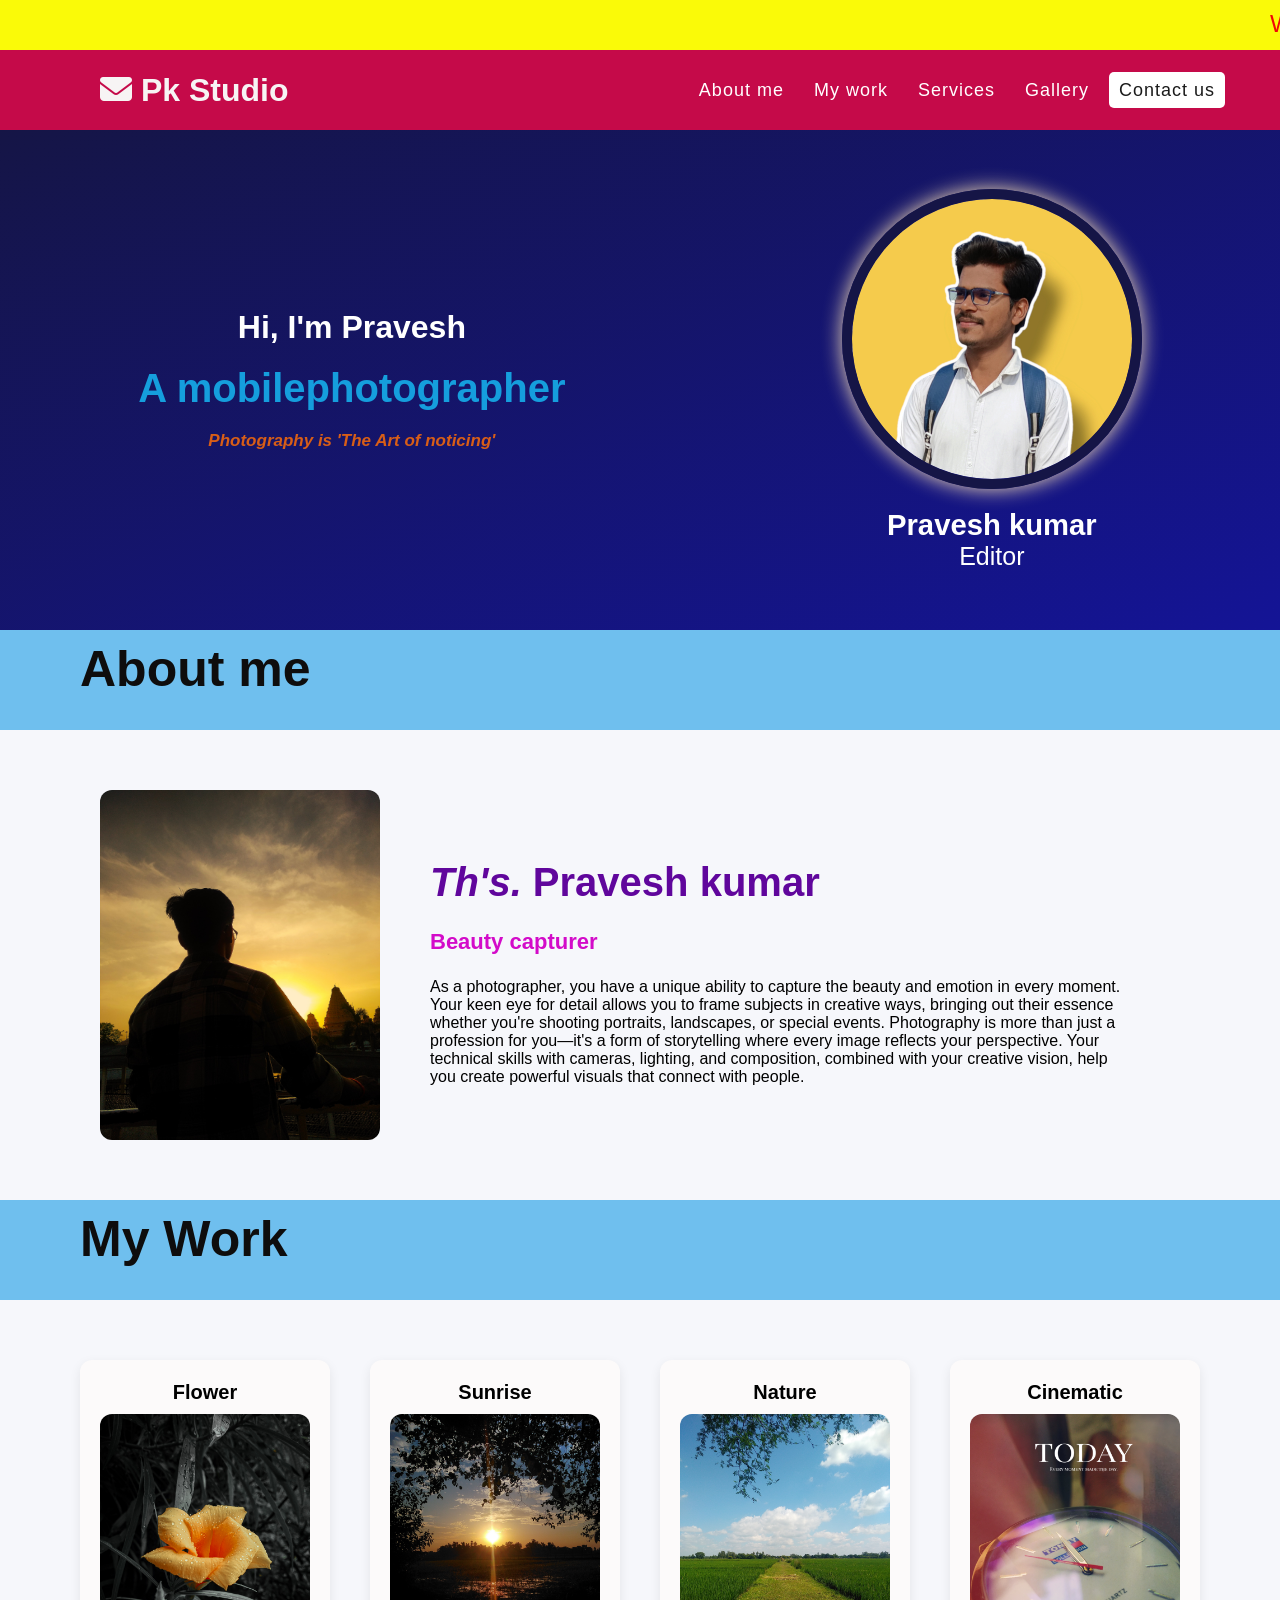
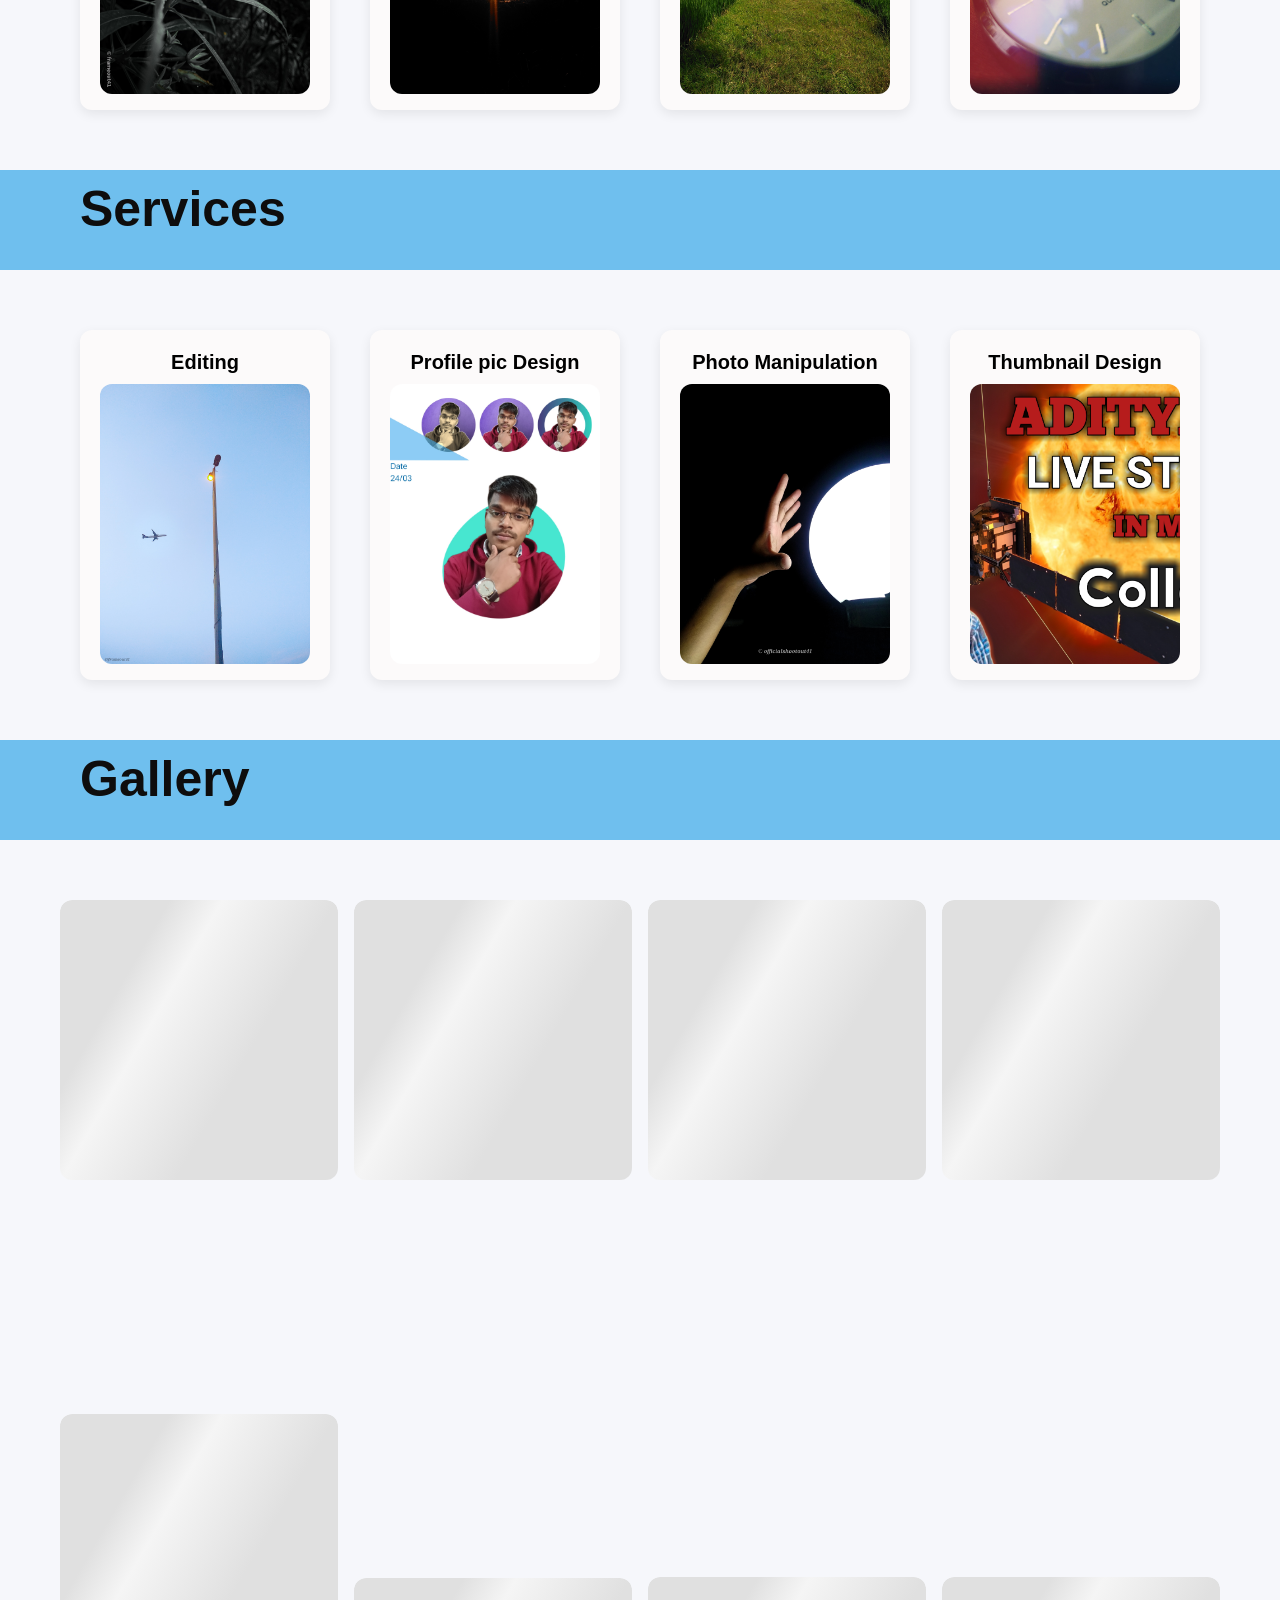
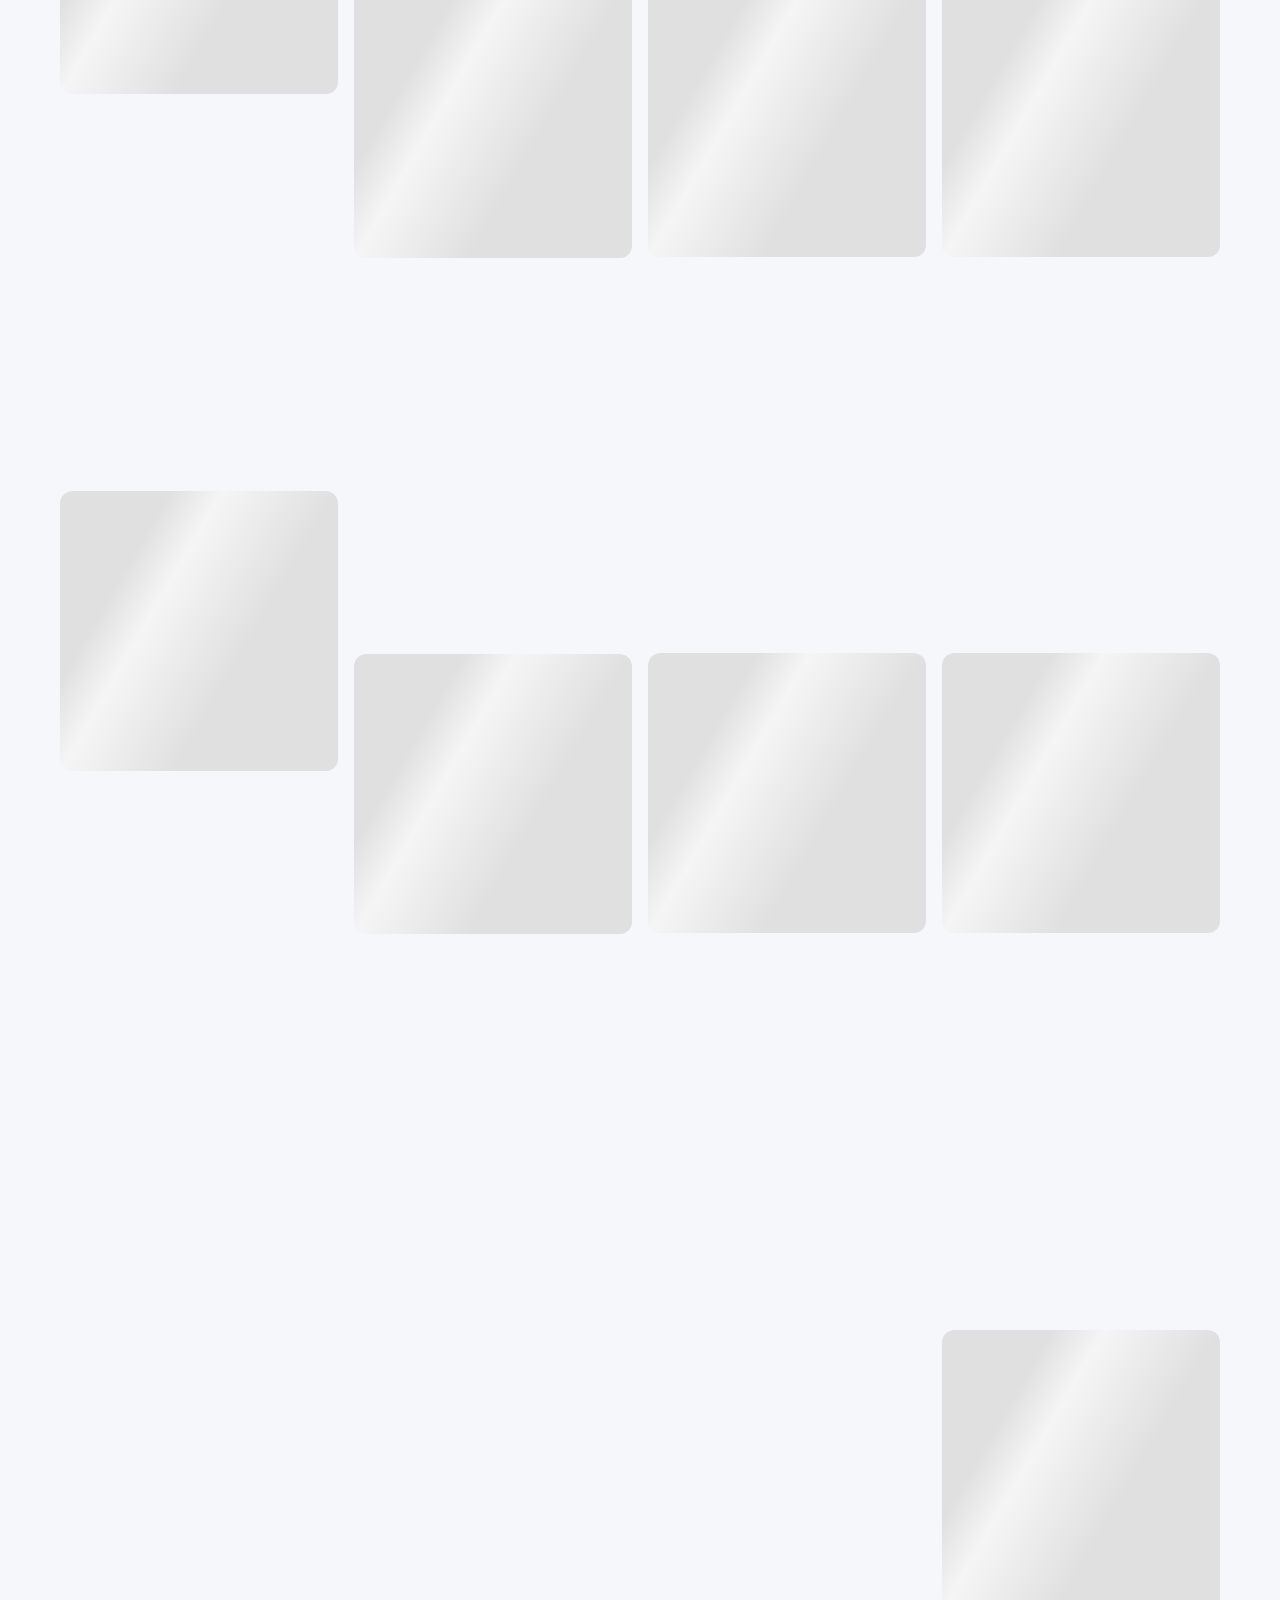
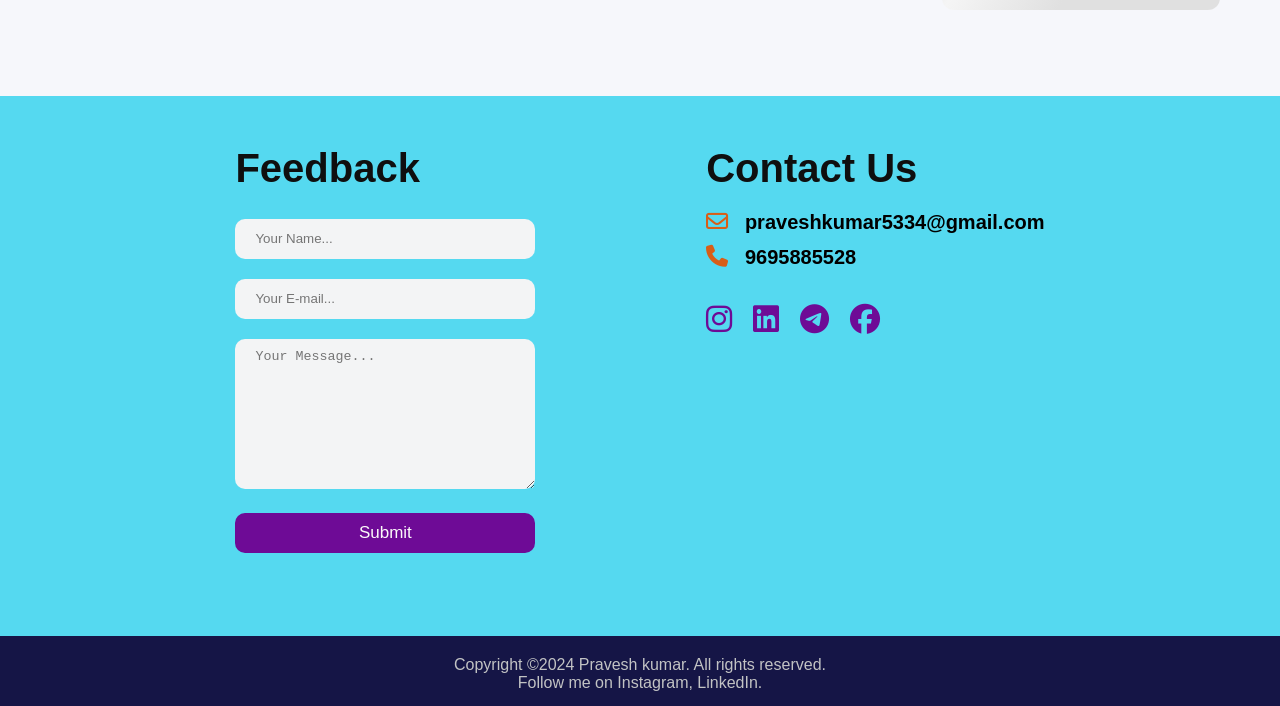
==== index.html @ cceb401a "add project" ====
<!DOCTYPE html>
<html lang="en">

<head>
  <meta charset="UTF-8">
  <meta name="viewport" content="width=device-width, initial-scale=1.0">
  <!-- <meta name="description" content="Pravesh Kumar's photography portfolio — mobile photography, editing, and design services."> -->
  <title>Pravesh Kumar | Photography Portfolio</title>

  <!-- External CSS -->
  <link rel="stylesheet" href="style.css">

  <!-- FontAwesome Icons -->
  <link rel="stylesheet" href="https://cdnjs.cloudflare.com/ajax/libs/font-awesome/6.6.0/css/all.min.css"
    integrity="sha512-Kc323vGBEqzTmouAECnVceyQqyqdsSiqLQISBL29aUW4U/M7pSPA/gEUZQqv1cwx4OnYxTxve5UMg5GT6L4JJg=="
    crossorigin="anonymous" referrerpolicy="no-referrer" />


  <link rel="stylesheet" href="https://cdnjs.cloudflare.com/ajax/libs/aos/2.3.4/aos.css" />


</head>

<body>

  <!-- 192.168.100.162 
       192.168.100.27
       192.168.100.27-->

  <header>
    <div class="welcome">
      <span>Welcome to my page...</span>
    </div>
    <!-- Navbar -->
    <nav>
      <div class="logo"> <i class="fa-solid fa-envelope" id="logoicon"></i> Pk Studio</div>
      <input type="checkbox" id="click">
      <label for="click" class="menu-btn">
        <i class="fas fa-bars"></i>
      </label>
      <ul>
        <li><a href="#aboutme">About me</a></li>
        <li><a href="#MyWork">My work</a></li>
        <li><a href="#service">Services</a></li>
        <li><a href="#Gallery">Gallery</a></li>
        <li><a href="#contact-section" class="active">Contact us</a></li>
      </ul>
    </nav>

    <!-- Hero Section -->

    <div class="hero">

      <div class="left">
        <h1>Hi, I'm Pravesh</h1>
        <h2>A mobilephotographer</h2>
        <i>Photography is 'The Art of noticing'</i>
      </div>

      <div class="right">
        <div class="right-img">
          <img src="images2/pk.png" loading="lazy" alt="Pravesh Kumar Profile Picture">
        </div>
        <div class="name">
          <h3>Pravesh kumar</h3>
          Editor
        </div>

      </div>

      <section class="container">
        <div class="slider-wrapper">
          <div class="slider" id="slider">
            <img class="move" src="images2/csunset.jpg" alt="">
            <img class="move" src="images2/orian.jpg" alt="">
            <img class="move" src="images2/sky.jpg" alt="">

            <img class="move" src="images2/sky.jpg" alt="">
          </div>
        </div>
      </section>

    </div>
  </header>

  <main>
    <!-- About Section -->
    <p class="heading">About me </p>
    <section id="aboutme">

      <div class="about-img">
        <img src="images2/back.jpg" alt="Photography background" loading="lazy" data-aos="fade-right">
      </div>
      <!-- <img src="images2/back.jpg" alt="Photography background" width="300px" id="about_img" loading="lazy"
        data-aos="fade-right">  -->

      <div class="smallBox" data-aos="fade-left">
        <h2 id="about_head"> <i>Th's.</i> Pravesh kumar</h2>
        <b>Beauty capturer </b> <br>
        As a photographer, you have a unique ability to capture the beauty and emotion in every moment. Your keen eye
        for detail allows you to frame subjects in creative ways, bringing out their essence whether you're shooting
        portraits, landscapes, or special events. Photography is more than just a profession for you—it's a form of
        storytelling where every image reflects your perspective. Your technical skills with cameras, lighting, and
        composition, combined with your creative vision, help you create powerful visuals that connect with people.
      </div>
    </section>

    <!-- My Work Section -->
    <section id="MyWork">
      <p class="heading">My Work</p>
      <div id="box">

        <div class="box-content" data-aos="zoom-in-up">
          <h4>Flower</h4>
          <div class="box-img">
            <img src="images2/kaner.jpg" alt="Flower Photography" loading="lazy">
          </div>
        </div>

        <div class="box-content" data-aos="zoom-in-up">
          <h4>Sunrise</h4>
          <div class="box-img">
            <img src="images2/morningsun.jpg" alt="Sunrise Photography" loading="lazy">
          </div>
        </div>

        <div class="box-content" data-aos="zoom-in-up">
          <h4>Nature</h4>
          <div class="box-img">
            <img src="images2/greenroad.jpg" alt="Nature Photography" loading="lazy">
          </div>
        </div>

        <div class="box-content" data-aos="zoom-in-up">
          <h4>Cinematic</h4>
          <div class="box-img">
            <img src="images2/watch.jpg" alt="Cinematic Photography" loading="lazy">
          </div>
        </div>

      </div>
    </section>

    <!-- Services Section -->
    <section id="service">
      <p class="heading">Services</p>

      <div id="box">
        <div class="box-content" data-aos="slide-right">
          <h4>Editing</h4>
          <div class="box-img">
            <img src="images2/sky.jpg" alt="Photo Editing" loading="lazy">
          </div>
          <!-- <p>See more</p> -->
        </div>

        <div class="box-content" data-aos="slide-right">
          <h4>Profile pic Design</h4>
          <div class="box-img">
            <img src="images2/propic.jpg" alt="Profile Picture Design" loading="lazy">
          </div>
          <!-- <p>See more</p> -->
        </div>

        <div class="box-content" data-aos="slide-left">
          <h4>Photo Manipulation</h4>
          <div class="box-img"><img src="images2/hand.jpg" alt="Photo Manipulation" loading="lazy">
          </div>
          <!-- <p>See more</p> -->
        </div>

        <div class="box-content" data-aos="slide-left">
          <h4>Thumbnail Design</h4>
          <div class="box-img">
            <img src="images2/thumbnail.jpg" width="200px" alt="Thumbnail Design" loading="lazy"> <br> <br>
            <img src="images2/thumbnail.jpg" width="200px" alt="Thumbnail Design" loading="lazy">
            <!-- <p>See more</p> -->
          </div>
        </div>

      </div>
    </section>

    <!-- Gallery Section -->
    <section id="Gallery">
      <p class="heading">Gallery</p>
      <div id="photos">
        <div class="card">
          <div class="loader"></div>
          <img src="images2/orian.jpg" alt="Gallery Image" loading="lazy" data-aos="flip-down">

        </div>
        <div class="card">
          <div class="loader"></div>
          <img src="images2/over.jpg" alt="Gallery Image" loading="lazy" data-aos="fade-right">

        </div>
        <div class="card">
          <div class="loader"></div>
          <img src="images2/redflower.jpg" alt="Gallery Image" loading="lazy" data-aos="fade-righ">

        </div>
        <div class="card">
          <div class="loader"></div>
          <img src="images2/ganga.jpg" alt="Gallery Image" loading="lazy" data-aos="fade-righ">

        </div>
        <div class="card">
          <div class="loader"></div>
          <img src="images2/riseflower.jpg" alt="Gallery Image" loading="lazy" data-aos="fade-righ">

        </div>
        <div class="card">
          <div class="loader"></div>
          <img src="images2/indiag.jpg" alt="Gallery Image" loading="lazy" data-aos="fade-righ">

        </div>
        <div class="card">
          <div class="loader"></div>
          <img src="images2/masroom.jpg" alt="Gallery Image" loading="lazy" data-aos="flip-down">

        </div>
        <div class="card">
          <div class="loader"></div>
          <img src="images2/light.jpg" alt="Gallery Image" loading="lazy" data-aos="fade-left">

        </div>
        <div class="card">
          <div class="loader"></div>
          <img src="images2/csunset.jpg" alt="Gallery Image" loading="lazy" data-aos="fade-left">

        </div>
        <div class="card">
          <div class="loader"></div>
          <img src="images2/lightp.jpg" alt="Gallery Image" loading="lazy" data-aos="fade-left">

        </div>
        <div class="card">
          <div class="loader"></div>
          <img src="images2/kaner.jpg" alt="Gallery Image" loading="lazy" data-aos="fade-left">

        </div>
        <div class="card">
          <div class="loader"></div>
          <img src="images2/pk.jpg" alt="Gallery Image" loading="lazy" data-aos="fade-left">

        </div>
        <div class="card">
          <div class="loader"></div>
          <img src="images copy/crausel.jpg" id="crausel" loading="lazy">

        </div>


        <!-- <img src="images2/orian.jpg" alt="Gallery Image" loading="lazy" data-aos="flip-down">
        <img src="images2/over.jpg" alt="Gallery Image" loading="lazy" data-aos="fade-right">
        <img src="images2/redflower.jpg" alt="Gallery Image" loading="lazy" data-aos="fade-righ">
        <img src="images2/ganga.jpg" alt="Gallery Image" loading="lazy" data-aos="fade-righ">
        <img src="images2/riseflower.jpg" alt="Gallery Image" loading="lazy" data-aos="fade-righ">
        <img src="images2/indiag.jpg" alt="Gallery Image" loading="lazy" data-aos="fade-righ">
        <img src="images2/masroom.jpg" alt="Gallery Image" loading="lazy" data-aos="flip-down">
        <img src="images2/light.jpg" alt="Gallery Image" loading="lazy" data-aos="fade-left">
        <img src="images2/csunset.jpg" alt="Gallery Image" loading="lazy" data-aos="fade-left">
        <img src="images2/lightp.jpg" alt="Gallery Image" loading="lazy" data-aos="fade-left">
        <img src="images2/kaner.jpg" alt="Gallery Image" loading="lazy" data-aos="fade-left">
        <img src="images2/pk.jpg" alt="Gallery Image" loading="lazy" data-aos="fade-left">
        <img src="images copy/crausel.jpg" id="crausel" loading="lazy">
      </div> -->
    </section>
  </main>

  <!-- Footer -->
  <footer>
    <section id="contact-section">

      <div id="form_box" data-aos="fade-left">
        <b class="Contact_head">Feedback</b>
        <br><br>

        <form id="feedbackForm" action="https://formsubmit.co/praveshkumar5334@gmail.com" method="POST">
          <!-- Name -->
          <input type="text" name="name" placeholder="Your Name..." required><br>

          <!-- Email -->
          <input type="email" name="email" placeholder="Your E-mail..." required><br>

          <!-- Message -->
          <textarea name="message" placeholder="Your Message..." required></textarea><br>

          <!-- Hidden Settings -->
          <input type="hidden" name="_captcha" value="false">

          <!-- Submit Button -->
          <button type="submit">Submit</button>
        </form>
      </div>

      <div id="popup">
        <p>✅ Thank you! Your feedback has been sent.</p>
        <button onclick="closePopup()">Close</button>
      </div>


      <div id="info_box" data-aos="fade-right">

        <b class="Contact_head">Contact Us</b>
        <br> <br>
        <h4><i class="fa-regular fa-envelope" id="icont"></i> &nbsp; praveshkumar5334@gmail.com</h4>
        <h4><i class="fa-solid fa-phone" id="icont"></i> &nbsp; 9695885528 </h4>

        <div id="icons">
          <!-- Instagram -->
          <a href="https://www.instagram.com/yourprofile" target="_blank">
            <i class="fa-brands fa-instagram" id="icon"></i>
          </a> &nbsp;
          <!-- LinkedIn -->
          <a href="https://www.linkedin.com/in/yourprofile" target="_blank">
            <i class="fa-brands fa-linkedin" id="icon"></i>
          </a> &nbsp;
          <!-- Telegram -->
          <a href="https://t.me/yourusername" target="_blank">
            <i class="fa-brands fa-telegram" id="icon"></i>
          </a> &nbsp;

          <!-- Facebook -->
          <a href="https://www.facebook.com/yourprofile" target="_blank">
            <i class="fa-brands fa-facebook" id="icon"></i>
          </a> &nbsp;

        </div>
      </div>

    </section>
    <section id="bottom">
      <p> Copyright &copy;2024 Pravesh kumar. All rights reserved. <br>
        Follow me on Instagram, LinkedIn.
      </p>
    </section>

  </footer>

  <!-- AOS JS -->
  <script src="https://cdnjs.cloudflare.com/ajax/libs/aos/2.3.4/aos.js"></script>
  <script>

    // background cover images

    const slider = document.getElementById("slider");
    const slides = slider.querySelectorAll("img");
    let index = 0;

    setInterval(() => {
      index++;
      if (index >= slides.length) {
        index = 0;
      }
      slider.scrollTo({
        left: slider.clientWidth * index,
        behavior: "smooth"
      });
    }, 3000); // 5000 ms = 5 seconds


    AOS.init({
      duration: 1200, // animation speed
      once: false     // repeat on every scroll
    });

    // popup message 
    const form = document.getElementById("feedbackForm");
    const popup = document.getElementById("popup");

    form.addEventListener("submit", function (event) {
      event.preventDefault(); // Stop normal submit

      fetch(form.action, {
        method: "POST",
        body: new FormData(form)
      }).then(response => {
        if (response.ok) {
          form.reset(); // Clear form
          popup.style.display = "block"; // Show popup
        } else {
          alert("❌ Something went wrong. Please try again.");
        }
      }).catch(error => {
        alert("⚠️ Error: " + error);
      });
    });

    function closePopup() {
      popup.style.display = "none";
    }


    document.querySelectorAll(".card img").forEach(img => {
      img.addEventListener("load", () => {
        img.previousElementSibling.style.display = "none";
        img.style.opacity = "1";
      });
    });
  </script>


</body>

</html>
---- style.css ----
* {
    padding: 0;
    margin: 0;
    box-sizing: border-box;
}

:root {
    --color-bg: #f6f7fb;
    --card:#ffffff;

}

html,
body {
    background-color: var(--color-bg);
    font-family: Arial, Helvetica, sans-serif;
    max-width: 100%;
    overflow-x: hidden;
    /* background: linear-gradient(to right, lightblue, white, darkblue, ); */

}

.welcome {
    height: 50px;
    font-size: 24px;
    background-color: rgb(250, 250, 8);
    color: #f10606;
    overflow: hidden;
    white-space: nowrap;
    padding: 10px;
}

.welcome span {
    display: inline-block;
    padding-left: 100%;
    animation: moveLeft 12s linear infinite;
}

@keyframes moveLeft {
    from {
        transform: translateX(0);
    }

    to {
        transform: translateX(-100%);
    }
}

/* -----navbar Section -------------------------------------- */
nav {
    height: 80px;
    background-color: rgb(197, 10, 73);
    display: flex;
    align-items: center;
    justify-content: space-between;
    padding: 0px 50px 0px 100px;
    position: sticky;
    top: 0;
    backdrop-filter: blur(45px);

}

nav .logo,
#logoicon {
    font-size: 32px;
    color: #f7f4f4;
    font-weight: 600;
}

nav ul {
    display: flex;
    list-style: none;
}

nav ul li {
    margin: 0 5px;

}

nav ul li a {
    color: #fff;
    text-decoration: none;
    font-size: 18px;
    font-weight: 400;
    letter-spacing: 1px;
    padding: 8px 10px;
    border-radius: 5px;
    transition: all 0.3s ease;
}

nav ul li a:hover,
nav ul li a.active {
    color: #1b1b1b;
    background-color: #fff;
}

nav .menu-btn i {
    color: #fff;
    font-size: 22px;
    cursor: pointer;
    display: none;
}

#click {
    display: none;
}


@media (max-width: 940px) {
    nav .menu-btn i {
        display: block;
    }

    #click:checked~.menu-btn i::before {
        content: "\f00d";
    }

    nav ul {
        position: fixed;
        top: 100px;
        /* left: -100%; */
        right: -100%;
        background: #1b1b1b;
        height: 100%;
        width: 100%;
        display: block;
        text-align: center;
        transition: all 0.3s ease;
        border-radius: 5px;
        opacity: 98%;
        z-index: +99;
    }

    #click:checked~ul {
        /* left: 0; */
        right: 0;
    }

    nav ul li {
        margin: 40px 0;
    }

    nav ul li a {
        font-size: 20px;
        display: block;
    }

    nav ul li a:hover,
    nav ul li a.active {
        color: cyan;
        background: none;
    }
}

/* -----Hero Section -------------------------------------- */

.hero {
    height: 500px;
    /* background-color: rgb(21, 21, 70); */
    background: linear-gradient(to bottom right, rgb(21, 21, 70), rgb(20, 20, 150));
    color: white;
    display: flex;
    justify-content: space-around;
    align-items: center;
    /* background: linear-gradient(to right, lightblue, white, pink, darkblue); */
    /* background: url("images2/csunset.jpg") no-repeat center / cover; */

}

.left {
    text-align: center;
    transform: translateY(100px);
    animation: slide-up 1.5s ease-out forwards;
    /* background-color: #fff; */
}

h2 {
    font-size: 40px;
    color: #159edd;
    margin: 20px 0px 20px 0px;
}

.right {
    text-align: center;
    transform: translateY(100px);
    animation: slide-up 1s ease forwards;
}

.right-img {
    height: 300px;
    width: 300px;
    border-radius: 50%;
    overflow: hidden;
    border: 10px solid rgb(21, 21, 70);
    box-shadow: 0 0 20px wheat;
}

.right-img img {
    width: 100%;
    height: 100%;
    object-fit: cover;
}

.name {
    padding-top: 20px;
    font-size: 25px;
}

@keyframes slide-up {
    from {
        opacity: 0;
        transform: translateY(100px);
        /*neeche se */
    }

    to {
        opacity: 1;
        transform: translateY(0);
        /*apni jagah */
    }
}

.heading {
    font-size: 50px;
    color: rgb(14, 13, 13);
    background-color: #6fbfee;
    padding-left: 80px;
    padding-top: 10px;
    height: 100px;
    font-weight: bold;
}

/* -----About Section -------------------------------------- */
#about_head {
    font-size: 40px;
    color: #60069c;
    margin: 20px 0px 20px 0px;
}

#about_head i {
    font-size: 1em;
    color: #60069c;

}

b {
    font-size: 22px;
    color: #d30bc9;
}

i {
    color: rgb(216, 94, 23);
    font-size: 17px;
    font-weight: bold;
}

#aboutme {
    display: flex;
    /* padding: 10px; */
    justify-content: center;
    /* margin: 30px 30px 30px 70px; */
    margin: 60px;
}

.about-img {
    height: 350px;
    width: 280px;
    border-radius: 12px;
    overflow: hidden;
    background-color: #6e0b96;
}

.about-img img {
    width: 100%;
    height: 100%;
    /* object-fit: cover; */
}


.smallBox {
    width: 700px;
    margin: 50px;
    display: grid;
    justify-content: center;
}

h4 {
    padding-bottom: 10px;
    font-size: 20px;
}

/* ----- My-Work-Section -------------------------------------- */

#box {
    display: flex;
    justify-content: space-around;
    margin: 60px;
    transform: translateY(20px);
    animation: slide-up 1.5s ease-out forwards;
}

.box-content {
    background-color: #fcfafa;
    padding: 20px;
    height: 350px;
    width: 250px;
    text-align: center;
    /* box-shadow: 0px 0px 1px 0px; */
    box-shadow: 0 4px 12px rgba(0, 0, 0, 0.08);
    border-radius: 12px;
}

h4 {
    padding-top: 1px;
    /* color: #20e406; */
}

.box-content .box-img {
    /* position: relative; */
    background-color: #e7a2a2;
    height: 280px;
    border-radius: 12px;
    overflow: hidden;
}

.box-content .box-img img {
    width: 100%;
    height: 100%;
    object-fit: cover;
    transition: transform 0.3s;
}

img:hover {
    transform: scale(1.05);
}

.box-content p {
    color: #2162A1;
}

.box-content:hover {
    border: none;
    box-shadow: 0 0 10px #6e0b96;
}

/* ----- Gallary-Section -------------------------------------- */


#photos {
    margin: 60px;
    column-width: 250px;
    column-count: 4;
    column-gap: 16px;
    /* background-color: #c51515; */
}

/* 🔹 Card */
.card {
    position: relative;
    margin-bottom: 16px;
    break-inside: avoid;
    border-radius: 12px;
    overflow: hidden;
    /* background: #ddd; */
}

/* 🔹 Skeleton loader */
.loader {
    width: 100%;
    height: 280px;
    border-radius: 12px;
    background: linear-gradient(120deg,
            #e0e0e0 25%,
            #f5f5f5 37%,
            #e0e0e0 63%);
    animation: shimmer 1.4s infinite;

}

@keyframes shimmer {
    0% {
        background-position: -400px 0;
    }

    100% {
        background-position: 400px 0;
    }
}

/* 🔹 Image */
.card img {
    width: 100%;
    display: block;
    opacity: 0;
    transition: opacity 0.4s ease;
    margin-top: 10px;
    border-radius: 12px;

}

/* #photos img {
    width: 100%;
    margin-top: 10px;
    border-radius: 12px;
} */

#photos img:hover {
    transform: scale(1.05);
}

/* ----- Contact-Section -------------------------------------- */
#contact-section {
    height: 540px;
    background-color: rgb(85, 217, 240);
    display: flex;
    justify-content: space-around;
    padding: 50px 150px 50px 150px;
}

.Contact_head {
    /* text-decoration: underline; */
    color: #0f0f0f;
    font-weight: bold;
    font-size: 40px;
}

input {
    height: 40px;
    width: 300px;
    margin-top: 10px;
    margin-bottom: 10px;
    border: none;
    border-radius: 10px;
    padding-left: 20px;
    background-color: #f3f4f5;
}

textarea {
    height: 150px;
    width: 300px;
    margin-top: 10px;
    margin-bottom: 10px;
    border: none;
    border-radius: 10px;
    padding-left: 20px;
    padding-top: 10px;
    background-color: #f3f4f5;
}

button {
    height: 40px;
    width: 300px;
    margin-top: 10px;
    border-radius: 10px;
    background-color: #6e0b96;
    border: none;
    color: #fcfafa;
    font-size: 17px;
}

#bottom {
    height: 70px;
    text-align: center;
    background-color: rgb(21, 21, 70);
    color: #c2c3c4;
    padding-top: 20px;
}

button:hover {
    background-color: #500775;
    cursor: pointer;
}

#popup {
    display: none;
    position: fixed;
    top: 50%;
    left: 50%;
    transform: translate(-50%, -50%);
    background: #fff;
    padding: 20px;
    border-radius: 10px;
    box-shadow: 0 0 15px rgba(0, 0, 0, 0.3);
    text-align: center;
    z-index: 1000;
}

input:focus,
textarea:focus {
    outline: none;
    box-shadow: 0 0 10px #6e0b96;
}

#icont {
    font-size: 22px;
}

#icons {
    padding-top: 25px;
    font-size: 25px;
}

#icons a {
    text-decoration: none;
}

#icon {
    font-size: 30px;
    color: #6e0b96;
}

#icon:hover {
    color: #2c1b35;
}

.container {
    display: none;
}

/* /////////////////- Media -///////////////////////////// */
@media (max-width: 600px) {

    .welcome {
        /* display: none; */
        /* padding-top: 7px; */
        height: 30px;
        font-size: 15px;
    }

    nav .logo,
    #logoicon {
        font-size: 27px;
    }

    nav {
        height: 50px;
        padding: 0px 30px 0px 20px;

    }

    .hero {
        flex-direction: column-reverse;
        height: 700px;
    }

    .container {
        display: contents;
    }

    .slider-wrapper {
        /* position: relative; */
        max-width: 460px;
        margin: 0 auto;
        overflow: hidden;

        /* important */
    }

    .slider {
        display: flex;
        aspect-ratio: 16/9;
        overflow-x: hidden;
        scroll-snap-type: x mandatory;
        scroll-behavior: smooth;
        margin-bottom: 220px;
    }

    .slider img {
        flex: 1 0 100%;
        scroll-snap-align: start;
        object-fit: cover;
        border-radius: 0;
        filter: grayscale(100%);

    }

    .slider img:hover {
        transform: none;
    }

    .name {
        display: none;
    }

    .left {
        margin-bottom: 140px;
        position: relative;

    }

    .right {
        margin-top: 0px;
        position: absolute;
        top: 240px;
        z-index: 1;
    }

    .right-img {
        width: 200px;
        height: 200px;
        /* border: thick blue rgb(248, 243, 243); */
        box-shadow: none;
    }

    h1 {
        font-size: 30px;
    }

    h2 {
        font-size: 33px;
        color: #159edd;
        margin: 25px 0px 20px 0px;
    }

    i {
        font-size: 15px;
    }

    #about_head {
        font-size: 30px;
    }

    .heading {
        font-size: 27px;
        height: 60px;
        padding-top: 14px;
        padding-left: 40px;
    }

    #aboutme {
        display: flex;
        flex-direction: column;
        align-items: center;
        margin: 40px;
    }

    .about-img {
        height: 320px;
        width: 240px;
        /* background-color: #159edd; */
    }

    .smallBox {
        margin: 0;
        width: 100%;
        /* align-items: center; */
        text-align: center;
    }

    b {
        font-size: 18px;
    }

    #box {
        margin: 50px 15px 50px 15px;
        padding: 0px;
        display: grid;
        grid-template-columns: repeat(auto-fit, minmax(150px, 2fr));
        gap: 10px;
        text-align: center;
    }

    .box-content {
        height: 300px;
        width: 200px;
        padding: 20px 10px 10px 10px;
    }

    .box-content .box-img {
        height: 240px;
        object-fit: cover;
        transition: transform 0.3s;
    }

    .box-content .box-img img {
        /* width: 100%; */
        /* height: 100%; */
        /* object-fit: cover; */
        transition: transform 0.3s;
    }

    #photos {
        margin: 50px 15px 50px 15px;

        column-width: 150px;
        column-count: 2;
    }

    #contact-section {
        height: 800px;
        display: block;
        padding: 50px;
        margin: 0;
        text-align: center;
    }

    #form_box {
        padding: 0px;
        margin: 0px;
    }

    #info_box {
        margin-top: 100px;
        /* margin: 0; */
        padding: 0;
    }

    .Contact_head {
        margin: 0;
        padding: 0;
        font-weight: bold;
        font-size: 30px;
    }

    h4 {
        font-size: 15px;
    }

    #bottom p {
        font-size: 12px;
    }

}
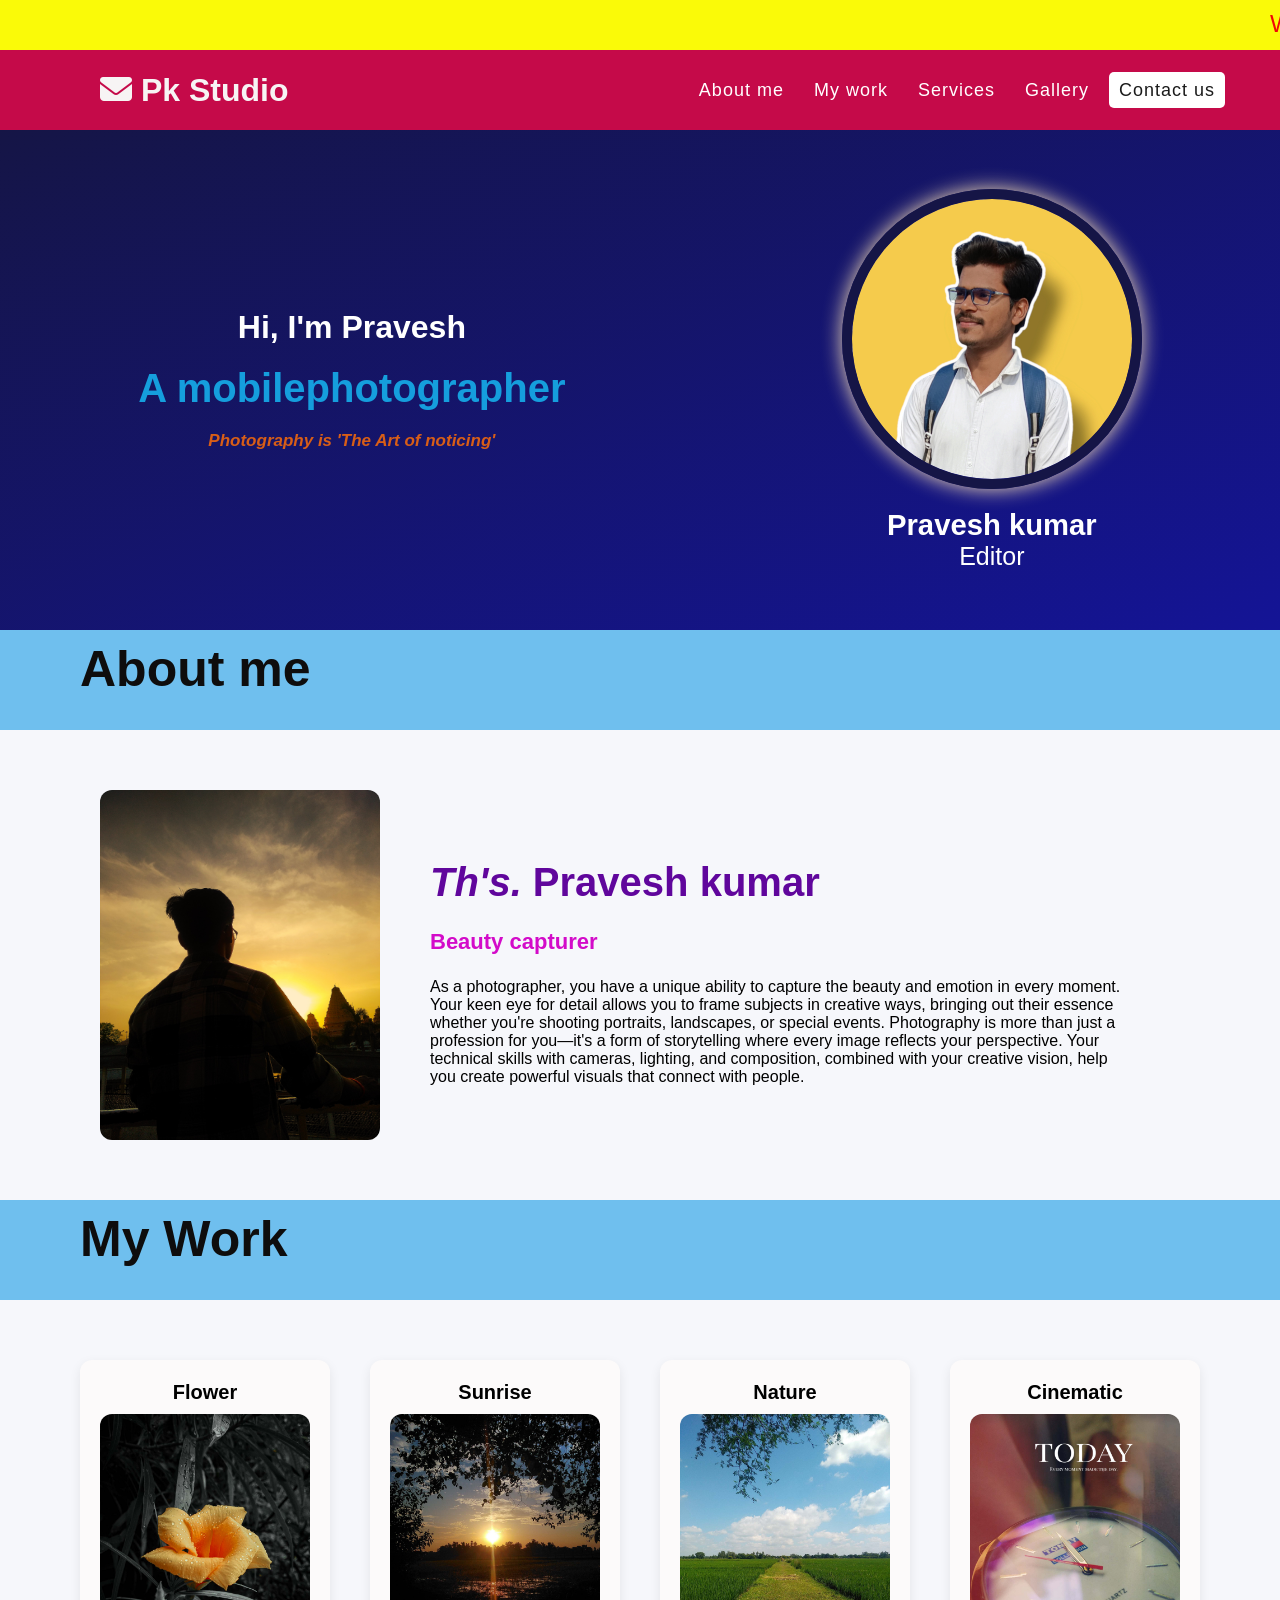
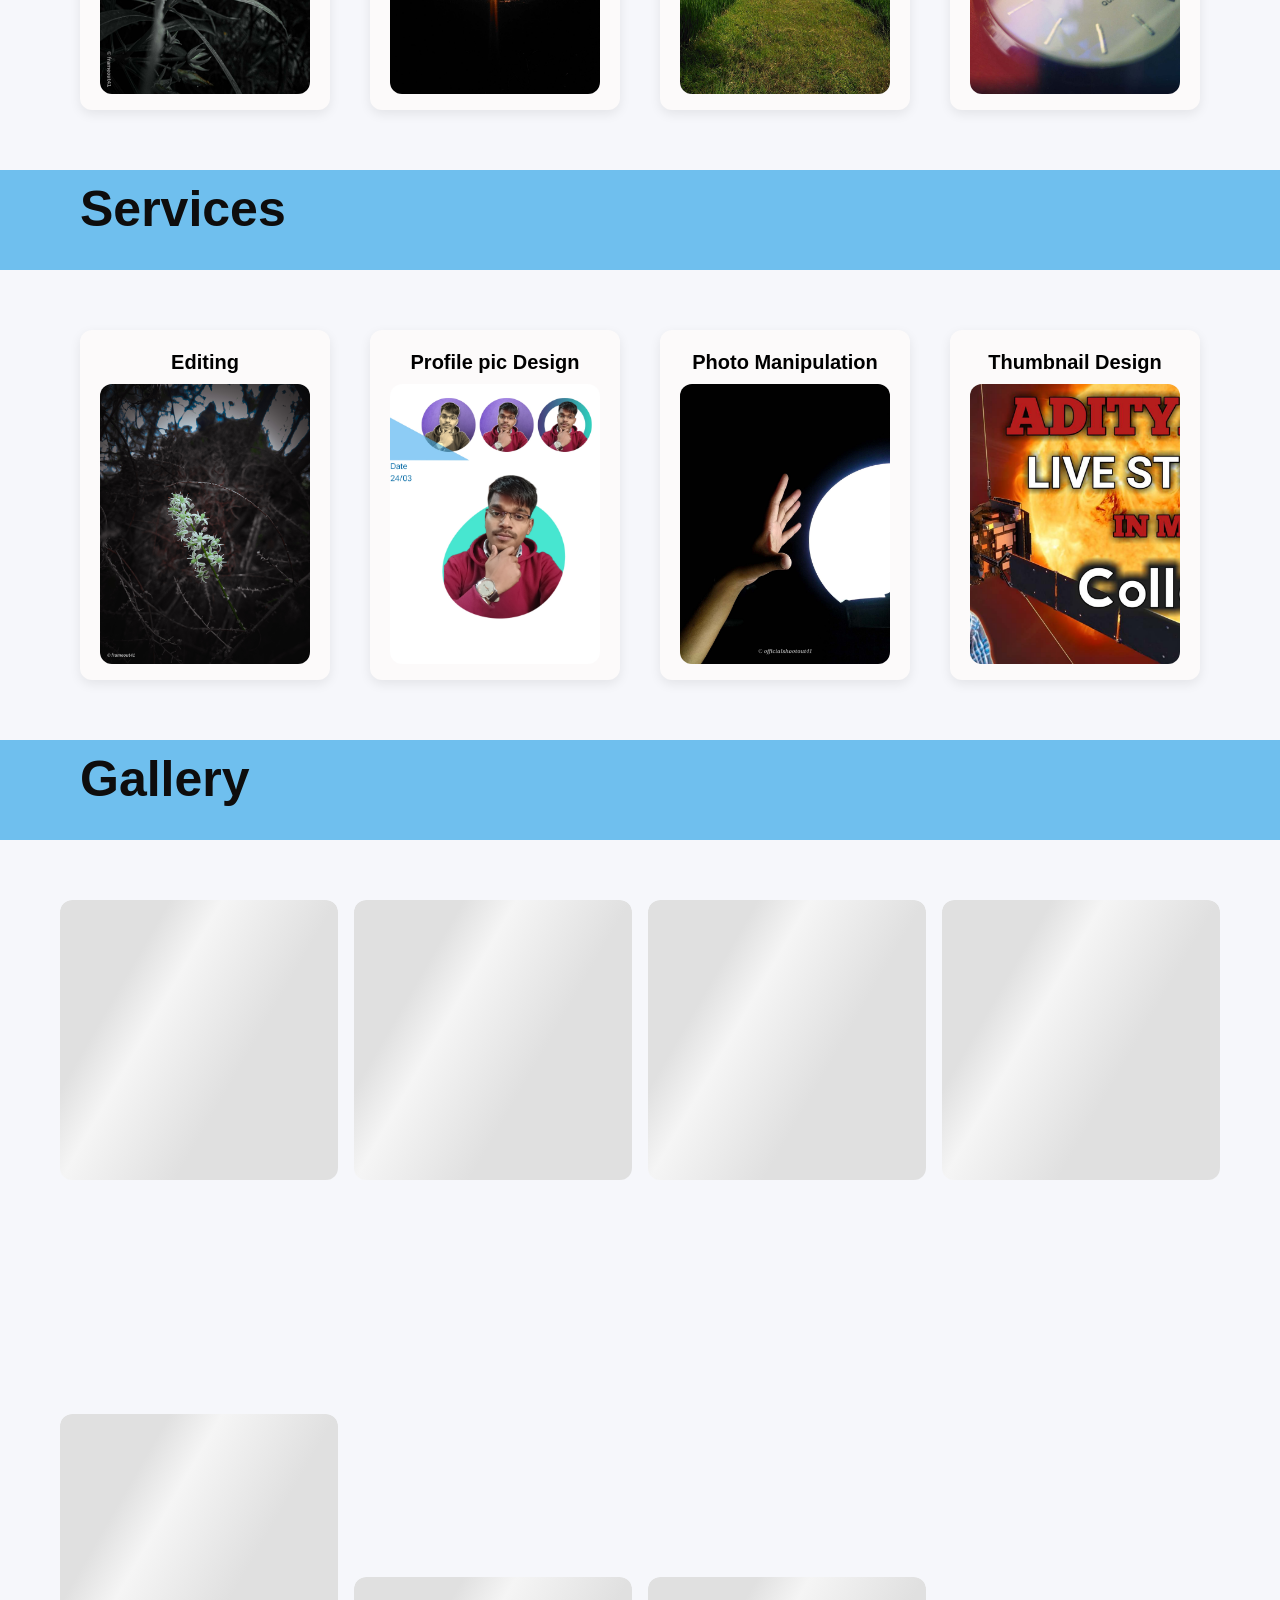
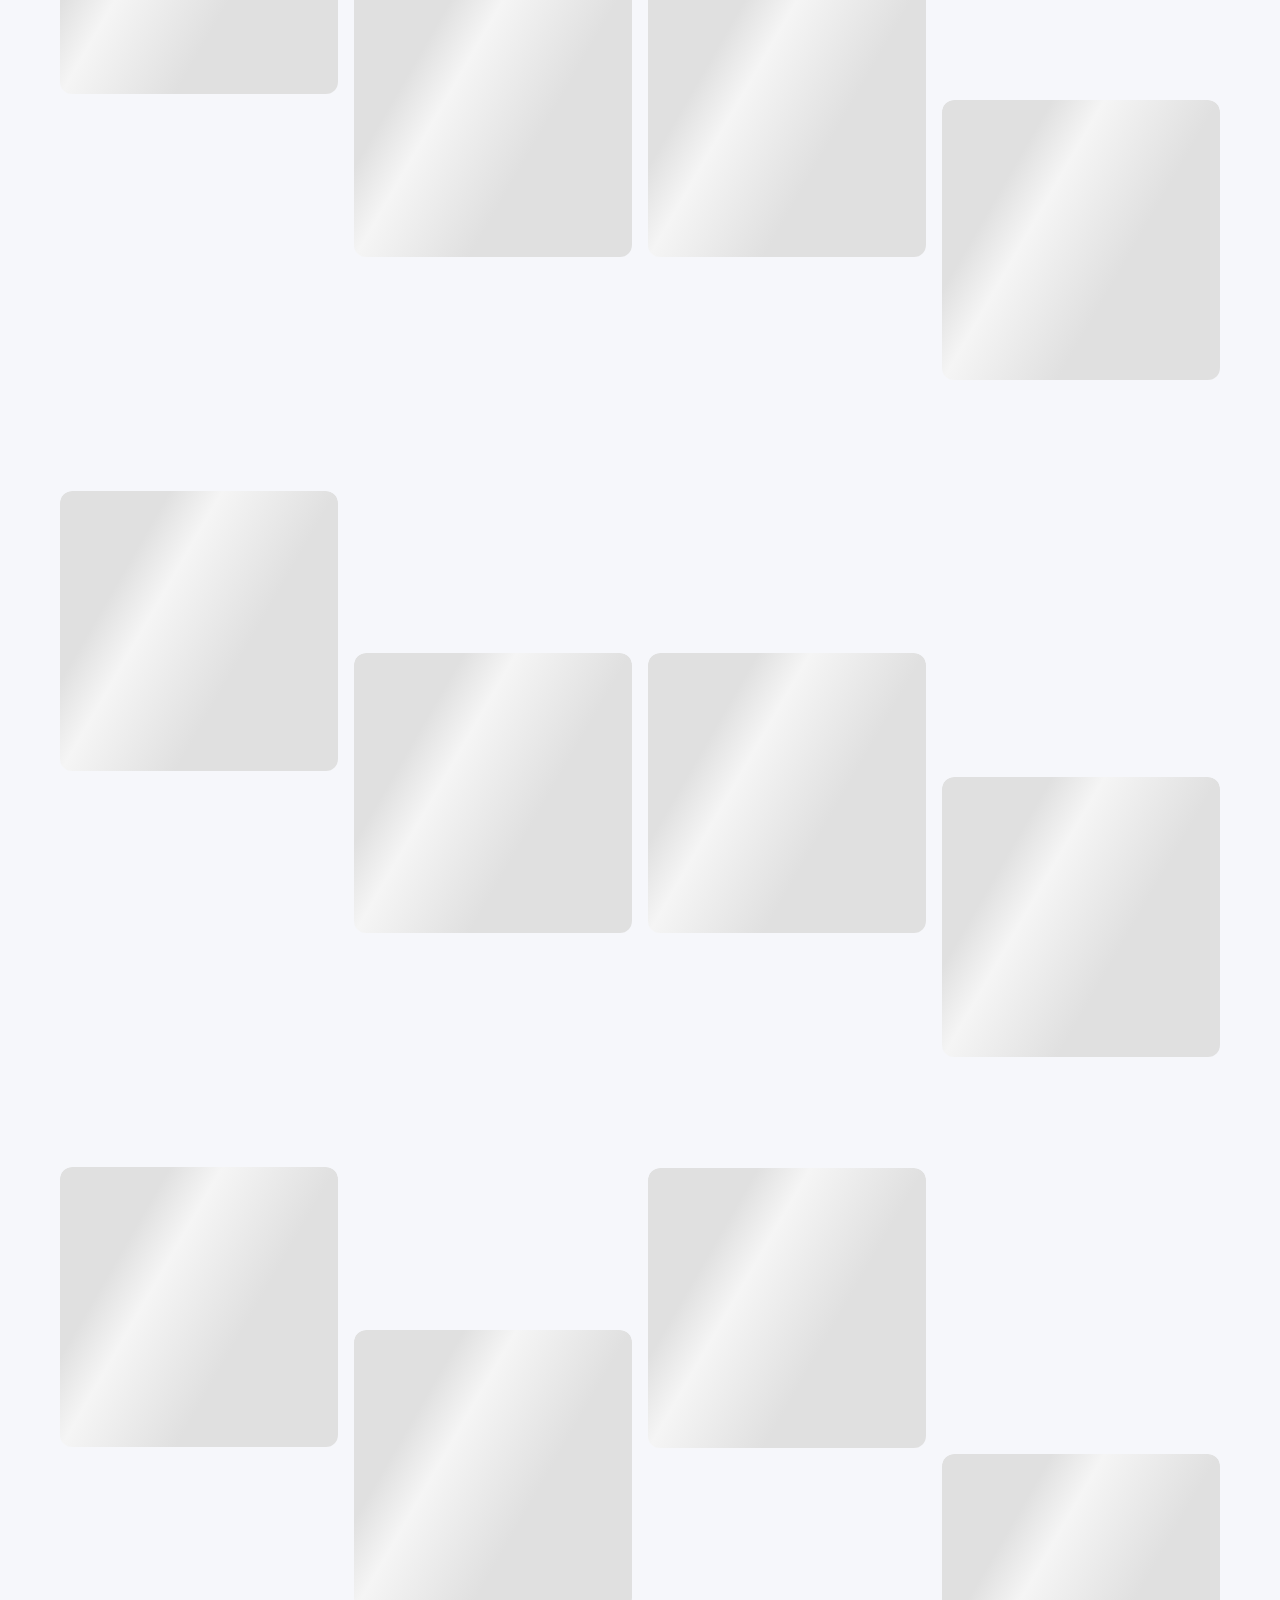
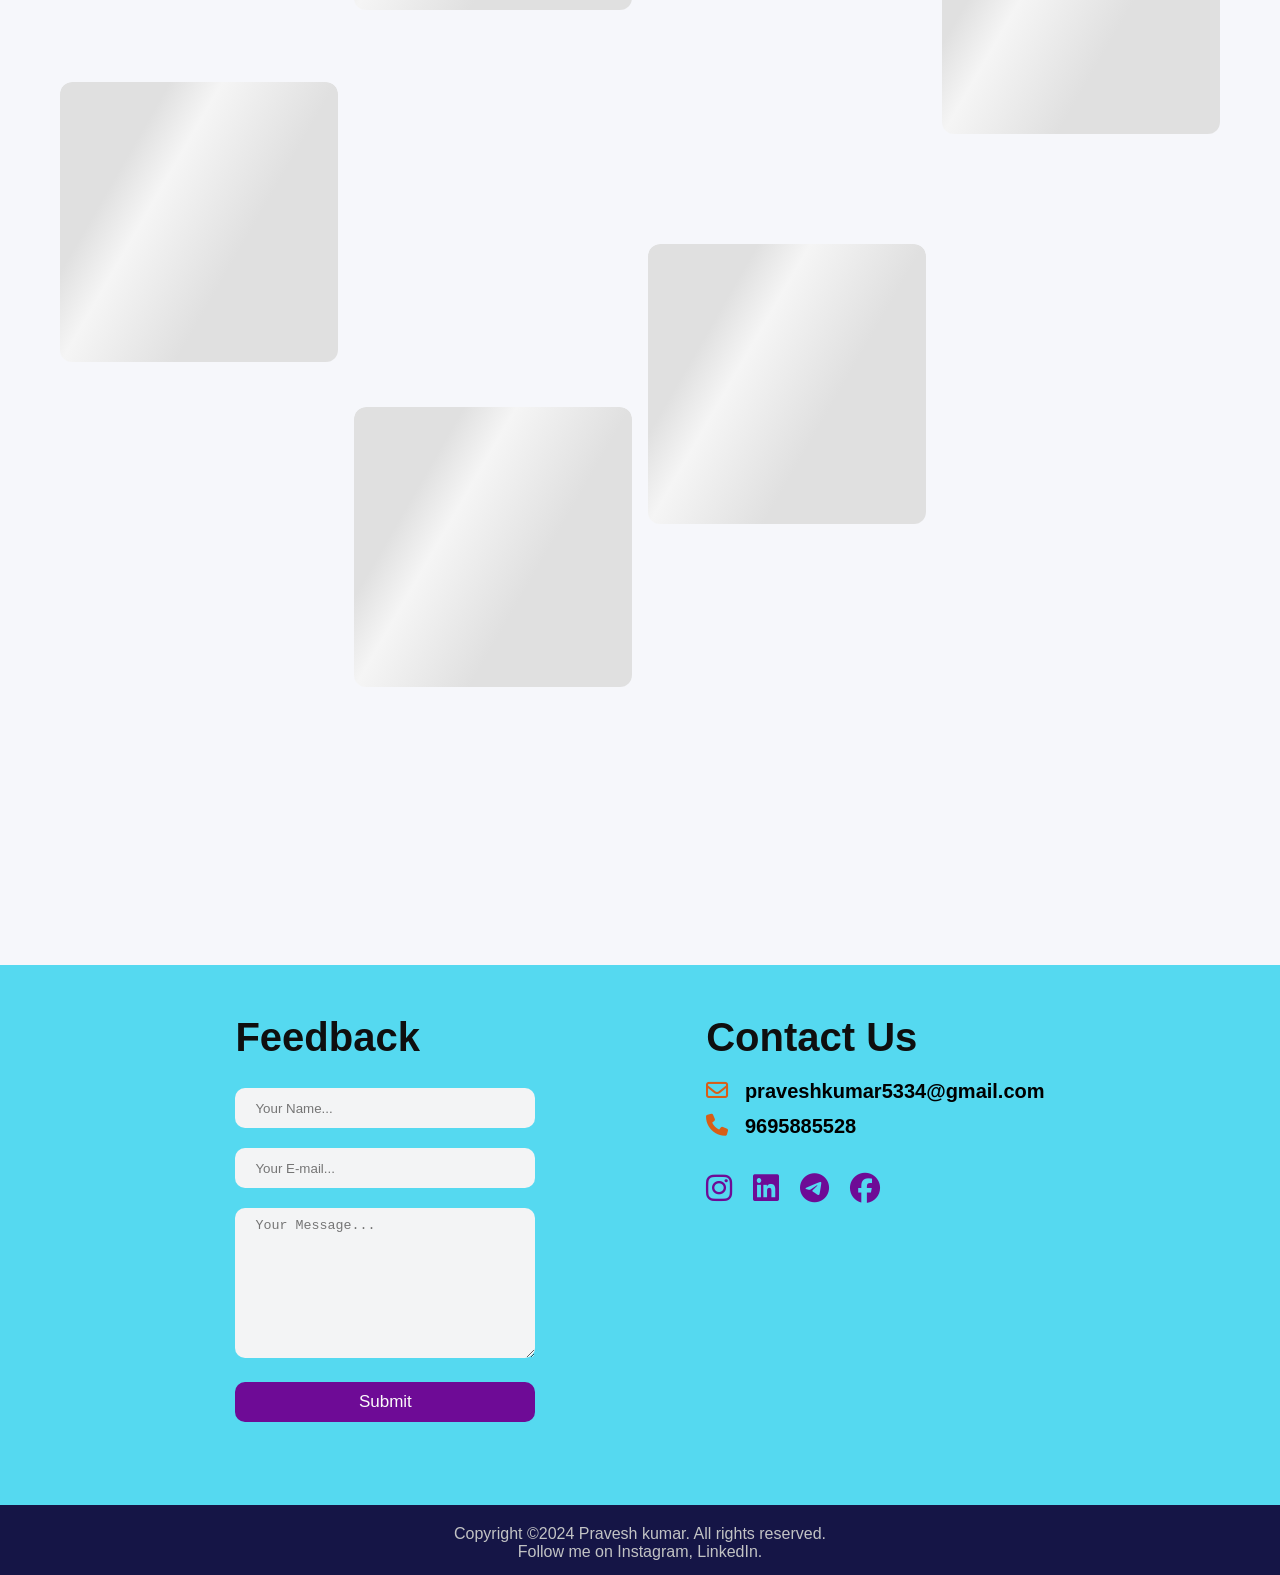
==== commit add6edc1: "images change" ====
--- a/index.html
+++ b/index.html
@@ -15,17 +15,11 @@
     integrity="sha512-Kc323vGBEqzTmouAECnVceyQqyqdsSiqLQISBL29aUW4U/M7pSPA/gEUZQqv1cwx4OnYxTxve5UMg5GT6L4JJg=="
     crossorigin="anonymous" referrerpolicy="no-referrer" />
 
-
   <link rel="stylesheet" href="https://cdnjs.cloudflare.com/ajax/libs/aos/2.3.4/aos.css" />
 
-
 </head>
 
 <body>
-
-  <!-- 192.168.100.162 
-       192.168.100.27
-       192.168.100.27-->
 
   <header>
     <div class="welcome">
@@ -59,7 +53,7 @@
 
       <div class="right">
         <div class="right-img">
-          <img src="images2/pk.png" loading="lazy" alt="Pravesh Kumar Profile Picture">
+          <img src="images2/pk.png" alt="Pravesh Kumar Profile Picture">
         </div>
         <div class="name">
           <h3>Pravesh kumar</h3>
@@ -89,10 +83,8 @@
     <section id="aboutme">
 
       <div class="about-img">
-        <img src="images2/back.jpg" alt="Photography background" loading="lazy" data-aos="fade-right">
-      </div>
-      <!-- <img src="images2/back.jpg" alt="Photography background" width="300px" id="about_img" loading="lazy"
-        data-aos="fade-right">  -->
+        <img src="images2/back.jpg" alt="Photography background" data-aos="fade-right">
+      </div>
 
       <div class="smallBox" data-aos="fade-left">
         <h2 id="about_head"> <i>Th's.</i> Pravesh kumar</h2>
@@ -113,28 +105,28 @@
         <div class="box-content" data-aos="zoom-in-up">
           <h4>Flower</h4>
           <div class="box-img">
-            <img src="images2/kaner.jpg" alt="Flower Photography" loading="lazy">
+            <img src="images2/kaner.jpg" alt="Flower Photography">
           </div>
         </div>
 
         <div class="box-content" data-aos="zoom-in-up">
           <h4>Sunrise</h4>
           <div class="box-img">
-            <img src="images2/morningsun.jpg" alt="Sunrise Photography" loading="lazy">
+            <img src="images2/morningsun.jpg" alt="Sunrise Photography">
           </div>
         </div>
 
         <div class="box-content" data-aos="zoom-in-up">
           <h4>Nature</h4>
           <div class="box-img">
-            <img src="images2/greenroad.jpg" alt="Nature Photography" loading="lazy">
+            <img src="images2/greenroad.jpg" alt="Nature Photography">
           </div>
         </div>
 
         <div class="box-content" data-aos="zoom-in-up">
           <h4>Cinematic</h4>
           <div class="box-img">
-            <img src="images2/watch.jpg" alt="Cinematic Photography" loading="lazy">
+            <img src="images2/watch.jpg" alt="Cinematic Photography">
           </div>
         </div>
 
@@ -149,7 +141,7 @@
         <div class="box-content" data-aos="slide-right">
           <h4>Editing</h4>
           <div class="box-img">
-            <img src="images2/sky.jpg" alt="Photo Editing" loading="lazy">
+            <img src="images2/bwhite.jpg" alt="Photo Editing">
           </div>
           <!-- <p>See more</p> -->
         </div>
@@ -157,14 +149,14 @@
         <div class="box-content" data-aos="slide-right">
           <h4>Profile pic Design</h4>
           <div class="box-img">
-            <img src="images2/propic.jpg" alt="Profile Picture Design" loading="lazy">
+            <img src="images2/propic.jpg" alt="Profile Picture Design">
           </div>
           <!-- <p>See more</p> -->
         </div>
 
         <div class="box-content" data-aos="slide-left">
           <h4>Photo Manipulation</h4>
-          <div class="box-img"><img src="images2/hand.jpg" alt="Photo Manipulation" loading="lazy">
+          <div class="box-img"><img src="images2/hand.jpg" alt="Photo Manipulation">
           </div>
           <!-- <p>See more</p> -->
         </div>
@@ -172,8 +164,8 @@
         <div class="box-content" data-aos="slide-left">
           <h4>Thumbnail Design</h4>
           <div class="box-img">
-            <img src="images2/thumbnail.jpg" width="200px" alt="Thumbnail Design" loading="lazy"> <br> <br>
-            <img src="images2/thumbnail.jpg" width="200px" alt="Thumbnail Design" loading="lazy">
+            <img src="images2/thumbnail.jpg" width="200px" alt="Thumbnail Design"> <br> <br>
+            <img src="images2/thumbnail.jpg" width="200px" alt="Thumbnail Design">
             <!-- <p>See more</p> -->
           </div>
         </div>
@@ -185,87 +177,103 @@
     <section id="Gallery">
       <p class="heading">Gallery</p>
       <div id="photos">
-        <div class="card">
-          <div class="loader"></div>
-          <img src="images2/orian.jpg" alt="Gallery Image" loading="lazy" data-aos="flip-down">
-
-        </div>
-        <div class="card">
-          <div class="loader"></div>
-          <img src="images2/over.jpg" alt="Gallery Image" loading="lazy" data-aos="fade-right">
-
-        </div>
-        <div class="card">
-          <div class="loader"></div>
-          <img src="images2/redflower.jpg" alt="Gallery Image" loading="lazy" data-aos="fade-righ">
-
-        </div>
-        <div class="card">
-          <div class="loader"></div>
-          <img src="images2/ganga.jpg" alt="Gallery Image" loading="lazy" data-aos="fade-righ">
-
-        </div>
-        <div class="card">
-          <div class="loader"></div>
-          <img src="images2/riseflower.jpg" alt="Gallery Image" loading="lazy" data-aos="fade-righ">
-
-        </div>
-        <div class="card">
-          <div class="loader"></div>
-          <img src="images2/indiag.jpg" alt="Gallery Image" loading="lazy" data-aos="fade-righ">
-
-        </div>
-        <div class="card">
-          <div class="loader"></div>
-          <img src="images2/masroom.jpg" alt="Gallery Image" loading="lazy" data-aos="flip-down">
-
-        </div>
-        <div class="card">
-          <div class="loader"></div>
-          <img src="images2/light.jpg" alt="Gallery Image" loading="lazy" data-aos="fade-left">
-
-        </div>
-        <div class="card">
-          <div class="loader"></div>
-          <img src="images2/csunset.jpg" alt="Gallery Image" loading="lazy" data-aos="fade-left">
-
-        </div>
-        <div class="card">
-          <div class="loader"></div>
-          <img src="images2/lightp.jpg" alt="Gallery Image" loading="lazy" data-aos="fade-left">
-
-        </div>
-        <div class="card">
-          <div class="loader"></div>
-          <img src="images2/kaner.jpg" alt="Gallery Image" loading="lazy" data-aos="fade-left">
-
-        </div>
-        <div class="card">
-          <div class="loader"></div>
-          <img src="images2/pk.jpg" alt="Gallery Image" loading="lazy" data-aos="fade-left">
-
-        </div>
-        <div class="card">
-          <div class="loader"></div>
-          <img src="images copy/crausel.jpg" id="crausel" loading="lazy">
-
-        </div>
-
-
-        <!-- <img src="images2/orian.jpg" alt="Gallery Image" loading="lazy" data-aos="flip-down">
-        <img src="images2/over.jpg" alt="Gallery Image" loading="lazy" data-aos="fade-right">
-        <img src="images2/redflower.jpg" alt="Gallery Image" loading="lazy" data-aos="fade-righ">
-        <img src="images2/ganga.jpg" alt="Gallery Image" loading="lazy" data-aos="fade-righ">
-        <img src="images2/riseflower.jpg" alt="Gallery Image" loading="lazy" data-aos="fade-righ">
-        <img src="images2/indiag.jpg" alt="Gallery Image" loading="lazy" data-aos="fade-righ">
-        <img src="images2/masroom.jpg" alt="Gallery Image" loading="lazy" data-aos="flip-down">
-        <img src="images2/light.jpg" alt="Gallery Image" loading="lazy" data-aos="fade-left">
-        <img src="images2/csunset.jpg" alt="Gallery Image" loading="lazy" data-aos="fade-left">
-        <img src="images2/lightp.jpg" alt="Gallery Image" loading="lazy" data-aos="fade-left">
-        <img src="images2/kaner.jpg" alt="Gallery Image" loading="lazy" data-aos="fade-left">
-        <img src="images2/pk.jpg" alt="Gallery Image" loading="lazy" data-aos="fade-left">
-        <img src="images copy/crausel.jpg" id="crausel" loading="lazy">
-      </div> -->
+
+        <div class="card">
+          <div class="loader"></div>
+          <img src="images2/orian.jpg" alt="Gallery Image" data-aos="flip-down">
+        </div>
+
+        <div class="card">
+          <div class="loader"></div>
+          <img src="images2/over.jpg" alt="Gallery Image" data-aos="fade-right">
+        </div>
+
+        <div class="card">
+          <div class="loader"></div>
+          <img src="images2/redflower.jpg" alt="Gallery Image" data-aos="fade-righ">
+        </div>
+
+        <div class="card">
+          <div class="loader"></div>
+          <img src="images2/yellow1.jpg" alt="Gallery Image" data-aos="fade-righ">
+        </div>
+
+        <div class="card">
+          <div class="loader"></div>
+          <img src="images2/ganga.jpg" alt="Gallery Image" data-aos="fade-righ">
+        </div>
+
+        <div class="card">
+          <div class="loader"></div>
+          <img src="images2/riseflower.jpg" alt="Gallery Image" data-aos="fade-righ">
+        </div>
+
+        <div class="card">
+          <div class="loader"></div>
+          <img src="images2/indiag.jpg" alt="Gallery Image" data-aos="flip-down">
+        </div>
+
+        <div class="card">
+          <div class="loader"></div>
+          <img src="images2/light.jpg" alt="Gallery Image" data-aos="fade-left">
+        </div>
+
+        <div class="card">
+          <div class="loader"></div>
+          <img src="images2/lightp.jpg" alt="Gallery Image" data-aos="fade-left">
+        </div>
+
+        <div class="card">
+          <div class="loader"></div>
+          <img src="images2/crausel.jpg" alt="Gallery Image" data-aos="fade-righ">
+        </div>
+
+        <div class="card">
+          <div class="loader"></div>
+          <img src="images2/kaner.jpg" alt="Gallery Image" data-aos="fade-left">
+        </div>
+
+        <div class="card">
+          <div class="loader"></div>
+          <img src="images2/masroom.jpg" alt="Gallery Image" data-aos="fade-left">
+        </div>
+
+        <div class="card">
+          <div class="loader"></div>
+          <img src="images2/csunset.jpg" data-aos="fade-left">
+        </div>
+
+        <div class="card">
+          <div class="loader"></div>
+          <img src="images2/back.jpg" data-aos="fade-left">
+        </div>
+
+        <div class="card">
+          <div class="loader"></div>
+          <img src="images2/trisool.jpg"data-aos="fade-left">
+        </div>
+
+        <div class="card">
+          <div class="loader"></div>
+          <img src="images2/travel.jpg" data-aos="fade-left">
+        </div>
+
+        <div class="card">
+          <div class="loader"></div>
+          <img src="images2/delhi.jpg" data-aos="fade-left">
+        </div>
+
+        <div class="card">
+          <div class="loader"></div>
+          <img src="images2/collage.jpg" data-aos="fade-left">
+        </div>
+
+        <div class="card">
+          <div class="loader"></div>
+          <img src="images2/yellow2.jpg" data-aos="fade-left">
+        </div>
+
+      </div>
     </section>
   </main>
 
@@ -310,15 +318,15 @@
 
         <div id="icons">
           <!-- Instagram -->
-          <a href="https://www.instagram.com/yourprofile" target="_blank">
+          <a href="https://www.instagram.com/frameout41/profilecard/?igsh=NHZkMWVpcnFkeGp2" target="_blank">
             <i class="fa-brands fa-instagram" id="icon"></i>
           </a> &nbsp;
           <!-- LinkedIn -->
-          <a href="https://www.linkedin.com/in/yourprofile" target="_blank">
+          <a href="https://www.linkedin.com/in/pravesh-chauhan-201a972b7" target="_blank">
             <i class="fa-brands fa-linkedin" id="icon"></i>
           </a> &nbsp;
           <!-- Telegram -->
-          <a href="https://t.me/yourusername" target="_blank">
+          <a href="https://t.me/pravesh_41" target="_blank">
             <i class="fa-brands fa-telegram" id="icon"></i>
           </a> &nbsp;
 
